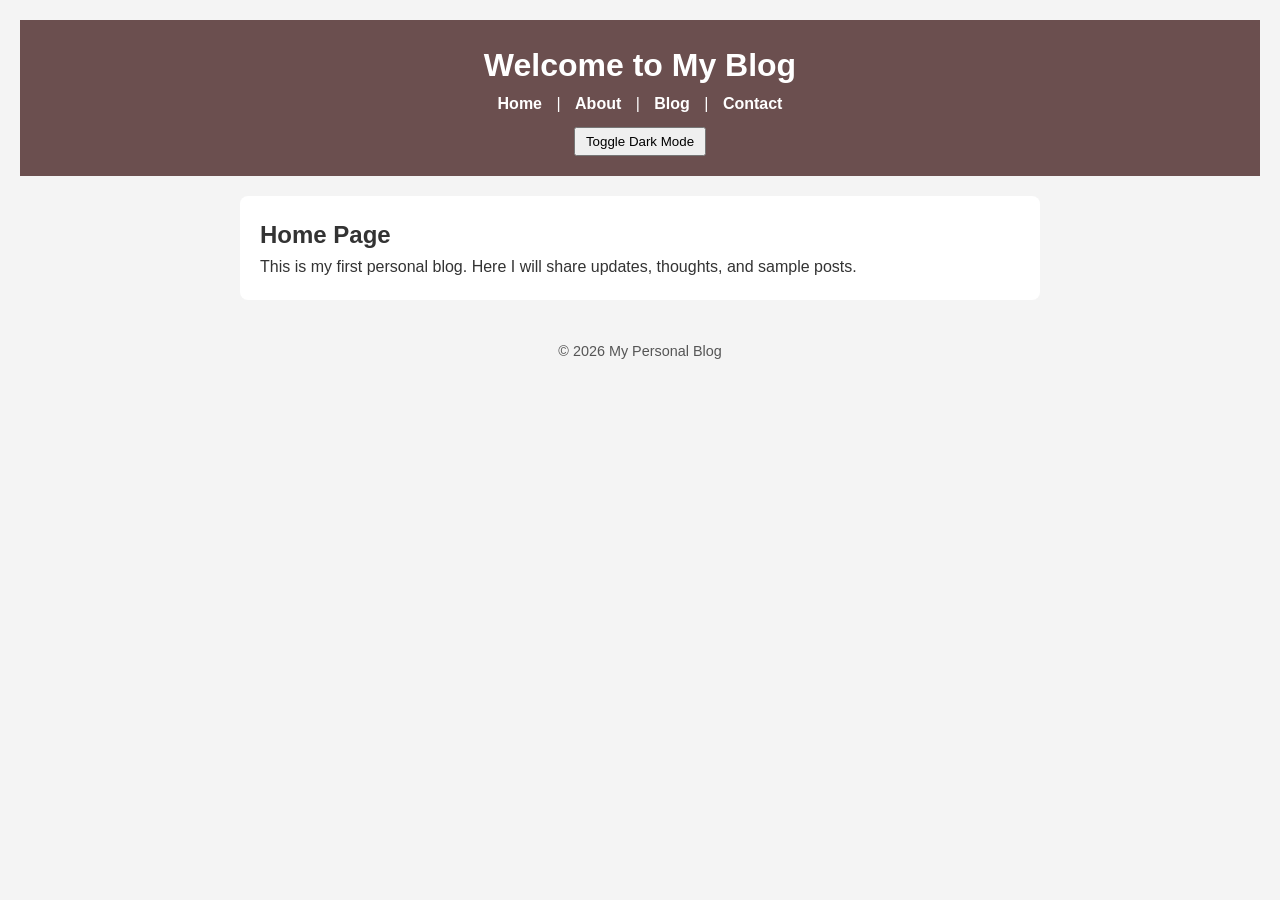
==== index.html @ 548cdcf7 "Full personal blog project with HTML, CSS, JS and README" ====
<!DOCTYPE html>
<html lang="en">
<head>
    <meta charset="UTF-8">
    <title>My Personal Blog</title>
    <link rel="stylesheet" href="css/style.css">
</head>
<body>
    <header>
        <h1>Welcome to My Blog</h1>
        <nav>
            <a href="index.html">Home</a> |
            <a href="about.html">About</a> |
            <a href="blog.html">Blog</a> |
            <a href="contact.html">Contact</a>
        </nav>
        <button id="darkModeBtn">Toggle Dark Mode</button>
    </header>

    <main>
        <h2>Home Page</h2>
        <p>This is my first personal blog. Here I will share updates, thoughts, and sample posts.</p>
    </main>

    <footer>
        &copy; 2026 My Personal Blog
    </footer>

    <script src="js/script.js"></script>
</body>
</html>
---- css/style.css ----
/* Reset */
* {
    margin: 0;
    padding: 0;
    box-sizing: border-box;
    font-family: Arial, sans-serif;
}

body {
    background-color: #f4f4f4;
    color: #333;
    line-height: 1.6;
    padding: 20px;
}

header {
    background-color: #6b4f4f;
    color: white;
    text-align: center;
    padding: 20px 0;
    margin-bottom: 20px;
}

nav a {
    color: white;
    text-decoration: none;
    margin: 0 10px;
    font-weight: bold;
}

nav a:hover {
    text-decoration: underline;
}

button {
    margin-top: 10px;
    padding: 5px 10px;
    cursor: pointer;
}

main {
    background-color: white;
    padding: 20px;
    border-radius: 8px;
    max-width: 800px;
    margin: auto;
}

article {
    margin-bottom: 20px;
}

article h2 {
    color: #6b4f4f;
}

footer {
    text-align: center;
    margin-top: 30px;
    padding: 10px;
    font-size: 0.9em;
    color: #555;
}

/* Dark Mode */
body.dark-mode {
    background-color: #222;
    color: #eee;
}

body.dark-mode header {
    background-color: #444;
}

body.dark-mode main {
    background-color: #333;
}

body.dark-mode article h2 {
    color: #ffcc99;
}

/* Responsive */
@media(max-width: 600px) {
    nav a {
        display: block;
        margin: 5px 0;
    }
}
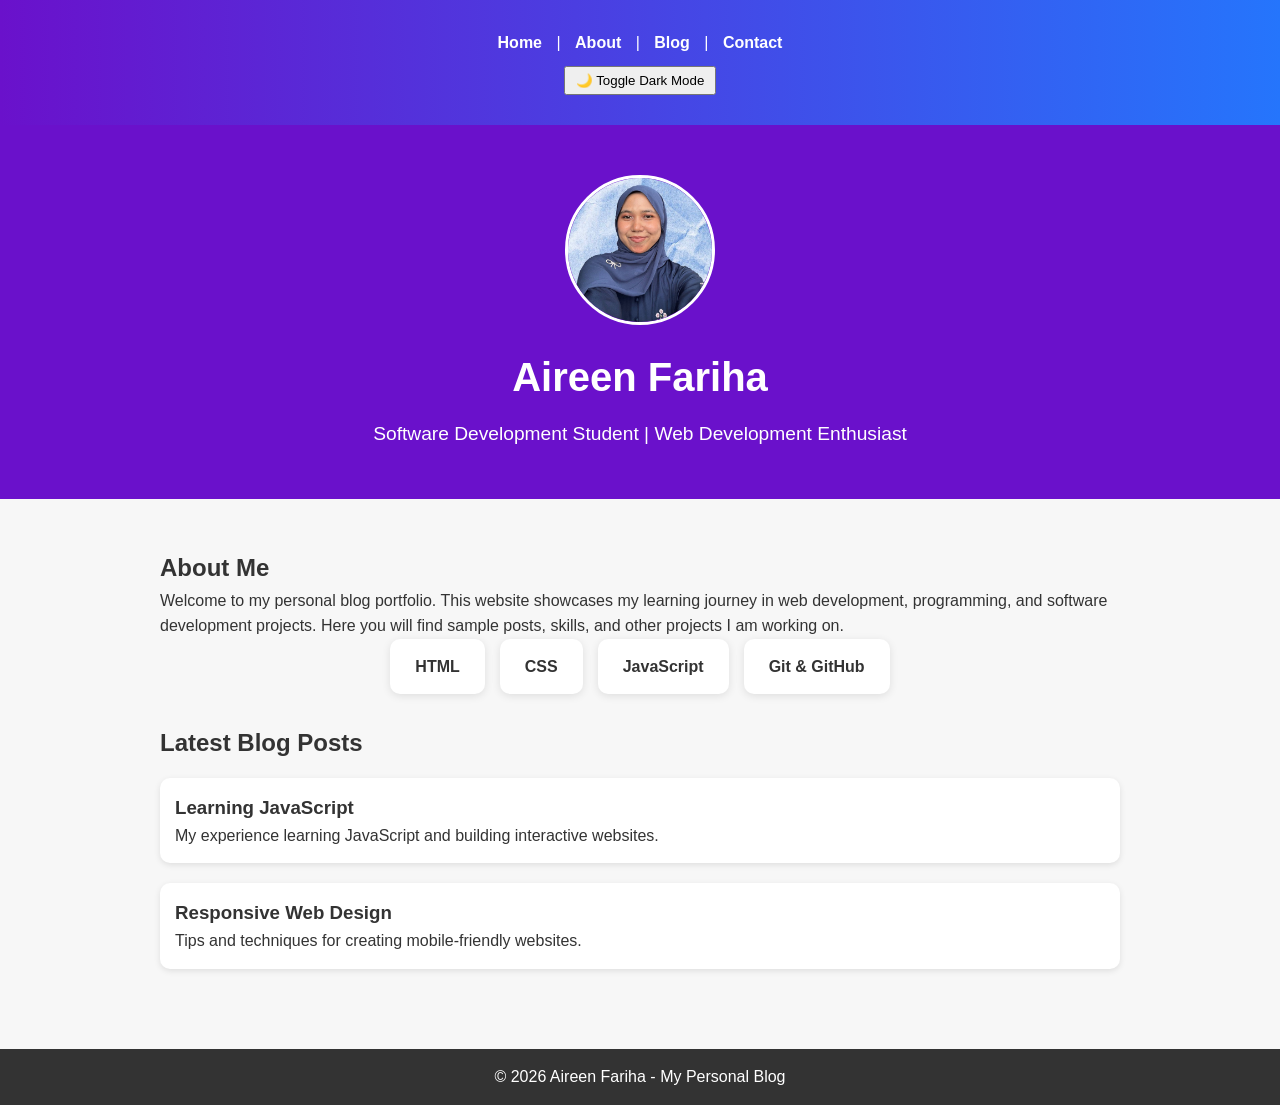
==== commit 7cfd54a2: "Full upgraded homepage with hero, skills, posts, and dark mode" ====
--- a/index.html
+++ b/index.html
@@ -6,26 +6,72 @@
     <link rel="stylesheet" href="css/style.css">
 </head>
 <body>
+    <!-- Header & Navigation -->
     <header>
-        <h1>Welcome to My Blog</h1>
         <nav>
             <a href="index.html">Home</a> |
             <a href="about.html">About</a> |
             <a href="blog.html">Blog</a> |
             <a href="contact.html">Contact</a>
         </nav>
-        <button id="darkModeBtn">Toggle Dark Mode</button>
+        <button id="darkModeBtn">🌙 Toggle Dark Mode</button>
     </header>
 
+    <!-- Hero Section -->
+    <section class="hero">
+        <img src="images/profile.jpg" alt="Profile Picture">
+        <h1>Aireen Fariha</h1>
+        <p>Software Development Student | Web Development Enthusiast</p>
+    </section>
+
+    <!-- Main Content -->
     <main>
-        <h2>Home Page</h2>
-        <p>This is my first personal blog. Here I will share updates, thoughts, and sample posts.</p>
+        <!-- About Section -->
+        <section>
+            <h2>About Me</h2>
+            <p>
+                Welcome to my personal blog portfolio. This website showcases my
+                learning journey in web development, programming, and software
+                development projects. Here you will find sample posts, skills, and
+                other projects I am working on.
+            </p>
+        </section>
+
+        <!-- Skills Section -->
+        <section class="skills">
+            <div class="skill-card">HTML</div>
+            <div class="skill-card">CSS</div>
+            <div class="skill-card">JavaScript</div>
+            <div class="skill-card">Git & GitHub</div>
+        </section>
+
+        <!-- Latest Blog Posts Section -->
+        <section class="latest-posts">
+            <h2>Latest Blog Posts</h2>
+
+            <article>
+                <h3>Learning JavaScript</h3>
+                <p>My experience learning JavaScript and building interactive websites.</p>
+            </article>
+
+            <article>
+                <h3>Responsive Web Design</h3>
+                <p>Tips and techniques for creating mobile-friendly websites.</p>
+            </article>
+        </section>
     </main>
 
+    <!-- Footer -->
     <footer>
-        &copy; 2026 My Personal Blog
+        &copy; 2026 Aireen Fariha - My Personal Blog
     </footer>
 
-    <script src="js/script.js"></script>
+    <!-- Dark Mode Script -->
+    <script>
+        const darkModeBtn = document.getElementById('darkModeBtn');
+        darkModeBtn.addEventListener('click', () => {
+            document.body.classList.toggle('dark-mode');
+        });
+    </script>
 </body>
 </html>
--- a/css/style.css
+++ b/css/style.css
@@ -6,25 +6,26 @@
     font-family: Arial, sans-serif;
 }
 
+/* Body & General */
 body {
-    background-color: #f4f4f4;
+    background-color: #f7f7f7;
     color: #333;
     line-height: 1.6;
-    padding: 20px;
+    transition: background-color 0.3s, color 0.3s;
 }
 
+/* Header & Navigation */
 header {
-    background-color: #6b4f4f;
+    background: linear-gradient(90deg, #6a11cb, #2575fc);
     color: white;
     text-align: center;
-    padding: 20px 0;
-    margin-bottom: 20px;
+    padding: 30px 20px;
 }
 
 nav a {
     color: white;
+    margin: 0 10px;
     text-decoration: none;
-    margin: 0 10px;
     font-weight: bold;
 }
 
@@ -32,52 +33,109 @@
     text-decoration: underline;
 }
 
-button {
+button#darkModeBtn {
     margin-top: 10px;
     padding: 5px 10px;
     cursor: pointer;
 }
 
-main {
-    background-color: white;
-    padding: 20px;
-    border-radius: 8px;
-    max-width: 800px;
-    margin: auto;
+/* Hero Section */
+.hero {
+    display: flex;
+    flex-direction: column;
+    align-items: center;
+    text-align: center;
+    padding: 50px 20px;
+    background: #6a11cb;
+    color: #fff;
 }
 
-article {
+.hero img {
+    width: 150px;
+    height: 150px;
+    border-radius: 50%;
     margin-bottom: 20px;
+    border: 3px solid white;
 }
 
-article h2 {
-    color: #6b4f4f;
+.hero h1 {
+    font-size: 2.5em;
+    margin-bottom: 10px;
 }
 
+.hero p {
+    font-size: 1.2em;
+}
+
+/* Main Content */
+main {
+    max-width: 1000px;
+    margin: 30px auto;
+    padding: 20px;
+}
+
+/* Skills Section */
+.skills {
+    display: flex;
+    flex-wrap: wrap;
+    justify-content: center;
+    gap: 15px;
+    margin-bottom: 30px;
+}
+
+.skill-card {
+    background: white;
+    padding: 15px 25px;
+    border-radius: 10px;
+    box-shadow: 0 2px 8px rgba(0,0,0,0.1);
+    font-weight: bold;
+}
+
+/* Latest Posts */
+.latest-posts {
+    margin-bottom: 30px;
+}
+
+.latest-posts article {
+    background: white;
+    margin-bottom: 20px;
+    padding: 15px;
+    border-radius: 10px;
+    box-shadow: 0 2px 6px rgba(0,0,0,0.1);
+}
+
+.latest-posts h2 {
+    margin-bottom: 15px;
+}
+
+/* Footer */
 footer {
+    background-color: #333;
+    color: white;
     text-align: center;
+    padding: 15px;
     margin-top: 30px;
-    padding: 10px;
-    font-size: 0.9em;
-    color: #555;
 }
 
 /* Dark Mode */
 body.dark-mode {
-    background-color: #222;
-    color: #eee;
+    background-color: #121212;
+    color: #e0e0e0;
 }
 
 body.dark-mode header {
-    background-color: #444;
+    background: #1a1a1a;
 }
 
-body.dark-mode main {
-    background-color: #333;
+body.dark-mode .hero {
+    background: #333;
+    color: #f7f7f7;
 }
 
-body.dark-mode article h2 {
-    color: #ffcc99;
+body.dark-mode .skill-card,
+body.dark-mode .latest-posts article {
+    background: #1f1f1f;
+    box-shadow: 0 2px 6px rgba(255,255,255,0.05);
 }
 
 /* Responsive */
@@ -86,4 +144,9 @@
         display: block;
         margin: 5px 0;
     }
+
+    .skills {
+        flex-direction: column;
+        align-items: center;
+    }
 }
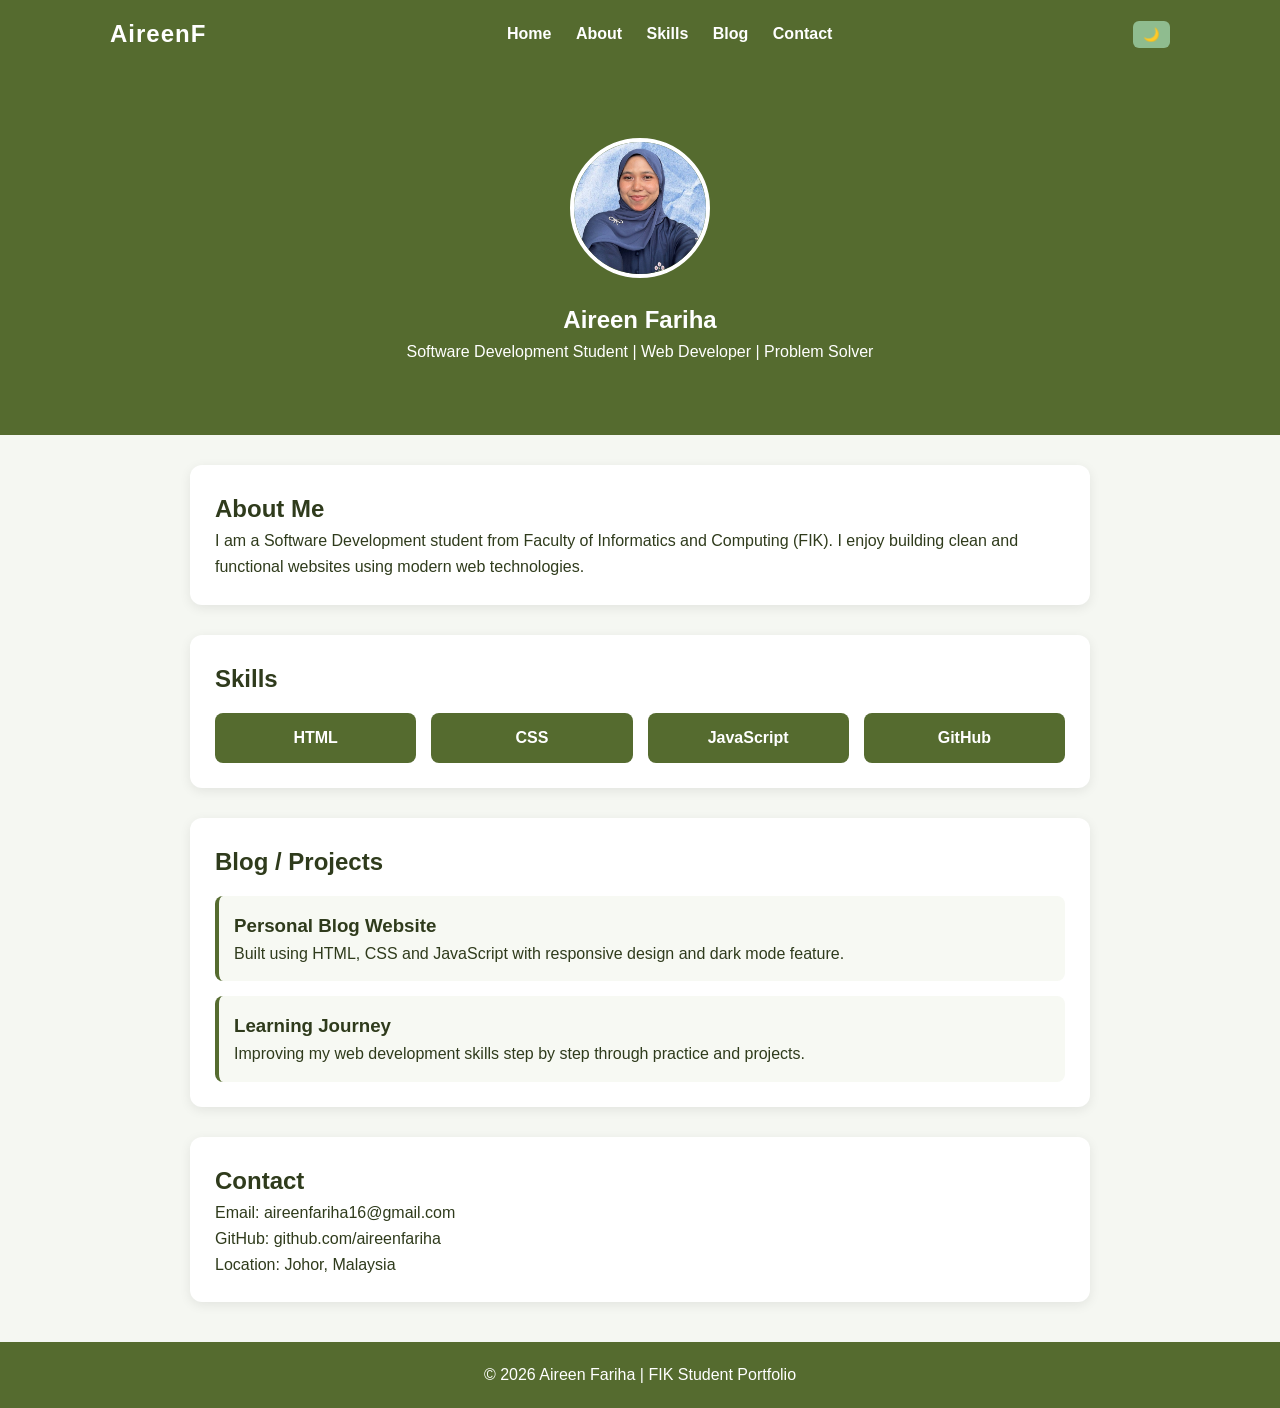
==== commit 802239ef: "update design warna army green" ====
--- a/index.html
+++ b/index.html
@@ -2,76 +2,96 @@
 <html lang="en">
 <head>
     <meta charset="UTF-8">
-    <title>My Personal Blog</title>
+    <meta name="viewport" content="width=device-width, initial-scale=1.0">
+    <title>Aireen Fariha | Portfolio</title>
     <link rel="stylesheet" href="css/style.css">
 </head>
+
 <body>
-    <!-- Header & Navigation -->
-    <header>
+
+<!-- HEADER -->
+<header>
+    <div class="container nav">
+        <h2 class="logo">AireenF</h2>
+
         <nav>
-            <a href="index.html">Home</a> |
-            <a href="about.html">About</a> |
-            <a href="blog.html">Blog</a> |
-            <a href="contact.html">Contact</a>
+            <a href="#">Home</a>
+            <a href="#about">About</a>
+            <a href="#skills">Skills</a>
+            <a href="#blog">Blog</a>
+            <a href="#contact">Contact</a>
         </nav>
-        <button id="darkModeBtn">🌙 Toggle Dark Mode</button>
-    </header>
 
-    <!-- Hero Section -->
-    <section class="hero">
-        <img src="images/profile.jpg" alt="Profile Picture">
-        <h1>Aireen Fariha</h1>
-        <p>Software Development Student | Web Development Enthusiast</p>
-    </section>
+        <button id="darkModeBtn">🌙</button>
+    </div>
+</header>
 
-    <!-- Main Content -->
-    <main>
-        <!-- About Section -->
-        <section>
-            <h2>About Me</h2>
-            <p>
-                Welcome to my personal blog portfolio. This website showcases my
-                learning journey in web development, programming, and software
-                development projects. Here you will find sample posts, skills, and
-                other projects I am working on.
-            </p>
-        </section>
+<!-- HERO -->
+<section class="hero">
+    <img src="images/profile.jpg" alt="Profile Picture">
 
-        <!-- Skills Section -->
-        <section class="skills">
-            <div class="skill-card">HTML</div>
-            <div class="skill-card">CSS</div>
-            <div class="skill-card">JavaScript</div>
-            <div class="skill-card">Git & GitHub</div>
-        </section>
+    <h1>Aireen Fariha</h1>
+    <p>Software Development Student | Web Developer | Problem Solver</p>
+</section>
 
-        <!-- Latest Blog Posts Section -->
-        <section class="latest-posts">
-            <h2>Latest Blog Posts</h2>
+<!-- ABOUT -->
+<section id="about" class="card">
+    <h2>About Me</h2>
+    <p>
+        I am a Software Development student from Faculty of Informatics and Computing (FIK).
+        I enjoy building clean and functional websites using modern web technologies.
+    </p>
+</section>
 
-            <article>
-                <h3>Learning JavaScript</h3>
-                <p>My experience learning JavaScript and building interactive websites.</p>
-            </article>
+<!-- SKILLS -->
+<section id="skills" class="card">
+    <h2>Skills</h2>
 
-            <article>
-                <h3>Responsive Web Design</h3>
-                <p>Tips and techniques for creating mobile-friendly websites.</p>
-            </article>
-        </section>
-    </main>
+    <div class="skills">
+        <div class="skill">HTML</div>
+        <div class="skill">CSS</div>
+        <div class="skill">JavaScript</div>
+        <div class="skill">GitHub</div>
+    </div>
+</section>
 
-    <!-- Footer -->
-    <footer>
-        &copy; 2026 Aireen Fariha - My Personal Blog
-    </footer>
+<!-- BLOG -->
+<section id="blog" class="card">
+    <h2>Blog / Projects</h2>
 
-    <!-- Dark Mode Script -->
-    <script>
-        const darkModeBtn = document.getElementById('darkModeBtn');
-        darkModeBtn.addEventListener('click', () => {
-            document.body.classList.toggle('dark-mode');
-        });
-    </script>
+    <div class="post">
+        <h3>Personal Blog Website</h3>
+        <p>Built using HTML, CSS and JavaScript with responsive design and dark mode feature.</p>
+    </div>
+
+    <div class="post">
+        <h3>Learning Journey</h3>
+        <p>Improving my web development skills step by step through practice and projects.</p>
+    </div>
+</section>
+
+<!-- CONTACT -->
+<section id="contact" class="card">
+    <h2>Contact</h2>
+
+    <p>Email: aireenfariha16@gmail.com</p>
+    <p>GitHub: github.com/aireenfariha</p>
+    <p>Location: Johor, Malaysia</p>
+</section>
+
+<!-- FOOTER -->
+<footer>
+    <p>© 2026 Aireen Fariha | FIK Student Portfolio</p>
+</footer>
+
+<!-- DARK MODE -->
+<script>
+    const btn = document.getElementById("darkModeBtn");
+
+    btn.onclick = () => {
+        document.body.classList.toggle("dark-mode");
+    }
+</script>
+
 </body>
 </html>
--- a/css/style.css
+++ b/css/style.css
@@ -1,4 +1,4 @@
-/* Reset */
+/* RESET */
 * {
     margin: 0;
     padding: 0;
@@ -6,147 +6,155 @@
     font-family: Arial, sans-serif;
 }
 
-/* Body & General */
-body {
-    background-color: #f7f7f7;
-    color: #333;
-    line-height: 1.6;
-    transition: background-color 0.3s, color 0.3s;
+/* COLORS */
+:root {
+    --army-green: #556B2F;
+    --light-green: #8FBC8F;
+    --white: #ffffff;
+    --text-dark: #2f3b1c;
 }
 
-/* Header & Navigation */
+/* BODY */
+body {
+    background: #f5f7f2;
+    color: var(--text-dark);
+    line-height: 1.6;
+}
+
+/* CONTAINER */
+.container {
+    max-width: 1100px;
+    margin: auto;
+    padding: 0 20px;
+}
+
+/* HEADER */
 header {
-    background: linear-gradient(90deg, #6a11cb, #2575fc);
-    color: white;
-    text-align: center;
-    padding: 30px 20px;
+    background: var(--army-green);
+    color: var(--white);
+    padding: 15px 0;
+    position: sticky;
+    top: 0;
+    z-index: 100;
+}
+
+.nav {
+    display: flex;
+    justify-content: space-between;
+    align-items: center;
+}
+
+.logo {
+    font-weight: bold;
+    letter-spacing: 1px;
 }
 
 nav a {
-    color: white;
+    color: var(--white);
     margin: 0 10px;
     text-decoration: none;
     font-weight: bold;
 }
 
 nav a:hover {
-    text-decoration: underline;
+    color: var(--light-green);
 }
 
-button#darkModeBtn {
-    margin-top: 10px;
-    padding: 5px 10px;
+button {
+    padding: 6px 10px;
+    border: none;
+    border-radius: 6px;
     cursor: pointer;
+    background: var(--light-green);
+    color: var(--white);
 }
 
-/* Hero Section */
-.hero {
-    display: flex;
-    flex-direction: column;
-    align-items: center;
-    text-align: center;
-    padding: 50px 20px;
-    background: #6a11cb;
-    color: #fff;
+button:hover {
+    background: var(--army-green);
 }
 
-.hero img {
-    width: 150px;
-    height: 150px;
-    border-radius: 50%;
-    margin-bottom: 20px;
-    border: 3px solid white;
+/* HERO */
+.hero {
+    text-align: center;
+    padding: 70px 20px;
+    background: var(--army-green);
+    color: var(--white);
 }
 
-.hero h1 {
-    font-size: 2.5em;
-    margin-bottom: 10px;
+/* PROFILE IMAGE */
+.hero img {
+    width: 140px;
+    height: 140px;
+    border-radius: 50%;
+    object-fit: cover;
+    border: 4px solid var(--white);
+    margin-bottom: 15px;
 }
 
-.hero p {
-    font-size: 1.2em;
+/* CARD SECTIONS */
+.card {
+    background: var(--white);
+    max-width: 900px;
+    margin: 30px auto;
+    padding: 25px;
+    border-radius: 12px;
+    box-shadow: 0 3px 12px rgba(0,0,0,0.08);
 }
 
-/* Main Content */
-main {
-    max-width: 1000px;
-    margin: 30px auto;
-    padding: 20px;
+/* SKILLS */
+.skills {
+    display: grid;
+    grid-template-columns: repeat(auto-fit, minmax(120px, 1fr));
+    gap: 15px;
+    margin-top: 15px;
 }
 
-/* Skills Section */
-.skills {
-    display: flex;
-    flex-wrap: wrap;
-    justify-content: center;
-    gap: 15px;
-    margin-bottom: 30px;
-}
-
-.skill-card {
-    background: white;
-    padding: 15px 25px;
-    border-radius: 10px;
-    box-shadow: 0 2px 8px rgba(0,0,0,0.1);
+.skill {
+    background: var(--army-green);
+    color: var(--white);
+    padding: 12px;
+    text-align: center;
+    border-radius: 8px;
     font-weight: bold;
 }
 
-/* Latest Posts */
-.latest-posts {
-    margin-bottom: 30px;
+/* BLOG POST */
+.post {
+    margin-top: 15px;
+    padding: 15px;
+    border-left: 4px solid var(--army-green);
+    background: #f7f9f3;
+    border-radius: 8px;
 }
 
-.latest-posts article {
-    background: white;
-    margin-bottom: 20px;
-    padding: 15px;
-    border-radius: 10px;
-    box-shadow: 0 2px 6px rgba(0,0,0,0.1);
+/* FOOTER */
+footer {
+    text-align: center;
+    padding: 20px;
+    background: var(--army-green);
+    color: var(--white);
+    margin-top: 40px;
 }
 
-.latest-posts h2 {
-    margin-bottom: 15px;
+/* DARK MODE */
+.dark-mode {
+    background: #1b1f14;
+    color: #e6eed7;
 }
 
-/* Footer */
-footer {
-    background-color: #333;
-    color: white;
-    text-align: center;
-    padding: 15px;
-    margin-top: 30px;
+.dark-mode .card {
+    background: #2a321d;
+    color: var(--white);
 }
 
-/* Dark Mode */
-body.dark-mode {
-    background-color: #121212;
-    color: #e0e0e0;
+.dark-mode .post {
+    background: #3a4428;
 }
 
-body.dark-mode header {
-    background: #1a1a1a;
+.dark-mode header {
+    background: #2f3b1c;
 }
 
-body.dark-mode .hero {
-    background: #333;
-    color: #f7f7f7;
-}
-
-body.dark-mode .skill-card,
-body.dark-mode .latest-posts article {
-    background: #1f1f1f;
-    box-shadow: 0 2px 6px rgba(255,255,255,0.05);
-}
-
-/* Responsive */
-@media(max-width: 600px) {
-    nav a {
-        display: block;
-        margin: 5px 0;
-    }
-
-    .skills {
-        flex-direction: column;
-        align-items: center;
-    }
+.dark-mode .hero {
+    background: #3f4d24;
 }
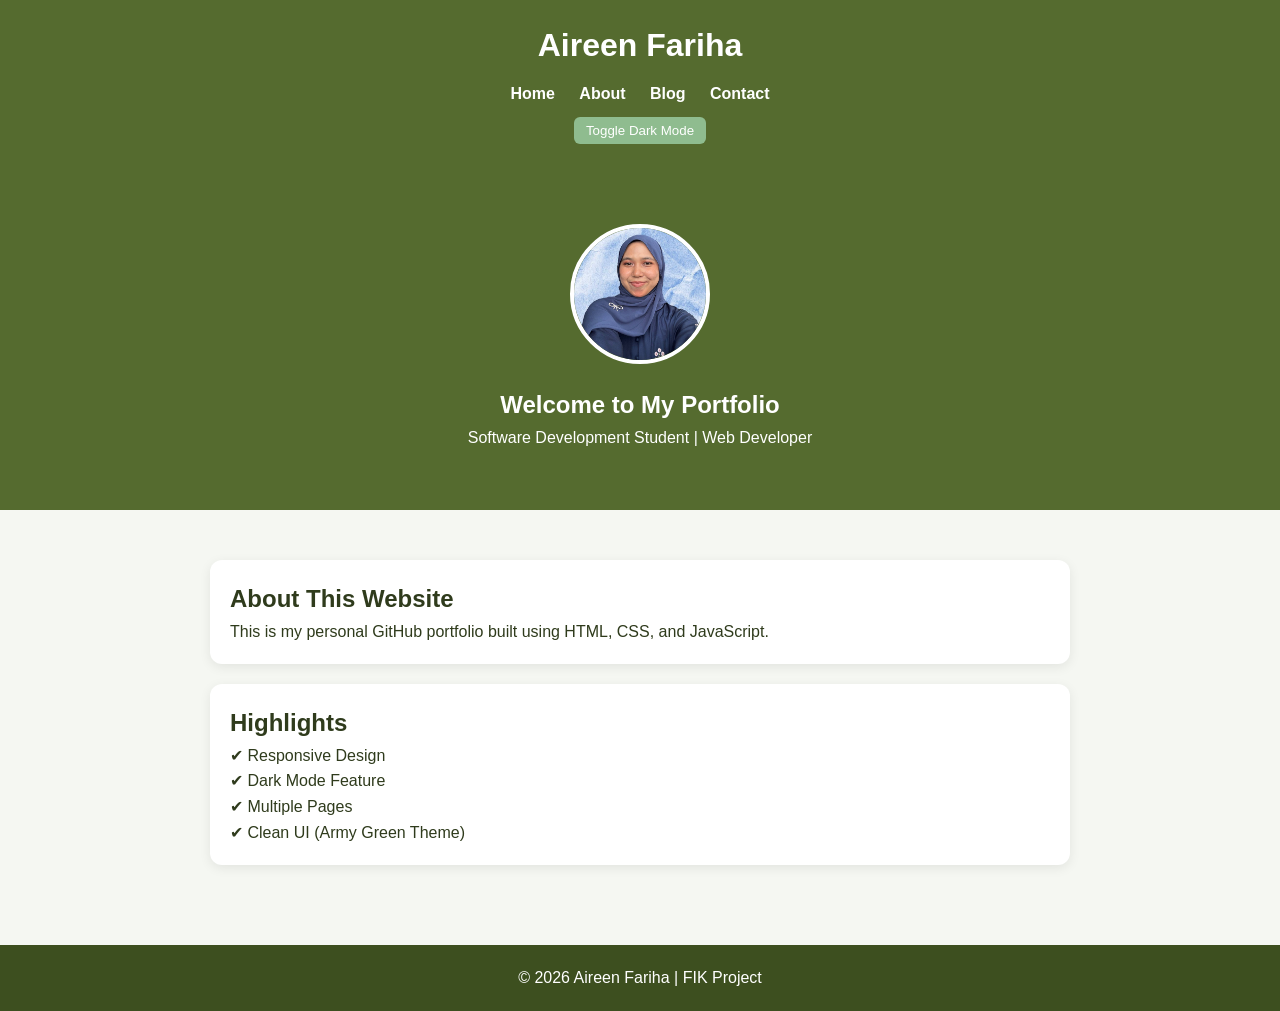
==== commit 3369760b: "Updated logo name" ====
--- a/index.html
+++ b/index.html
@@ -2,95 +2,51 @@
 <html lang="en">
 <head>
     <meta charset="UTF-8">
-    <meta name="viewport" content="width=device-width, initial-scale=1.0">
-    <title>Aireen Fariha | Portfolio</title>
+    <title>Home | Portfolio</title>
     <link rel="stylesheet" href="css/style.css">
 </head>
-
 <body>
 
-<!-- HEADER -->
 <header>
-    <div class="container nav">
-        <h2 class="logo">AireenF</h2>
-
-        <nav>
-            <a href="#">Home</a>
-            <a href="#about">About</a>
-            <a href="#skills">Skills</a>
-            <a href="#blog">Blog</a>
-            <a href="#contact">Contact</a>
-        </nav>
-
-        <button id="darkModeBtn">🌙</button>
-    </div>
+    <h1>Aireen Fariha</h1>
+    <nav>
+        <a href="index.html">Home</a>
+        <a href="about.html">About</a>
+        <a href="blog.html">Blog</a>
+        <a href="contact.html">Contact</a>
+    </nav>
+    <button id="darkModeBtn">Toggle Dark Mode</button>
 </header>
 
-<!-- HERO -->
 <section class="hero">
-    <img src="images/profile.jpg" alt="Profile Picture">
-
-    <h1>Aireen Fariha</h1>
-    <p>Software Development Student | Web Developer | Problem Solver</p>
+    <img src="images/profile.jpg" alt="profile">
+    <h1>Welcome to My Portfolio</h1>
+    <p>Software Development Student | Web Developer</p>
 </section>
 
-<!-- ABOUT -->
-<section id="about" class="card">
-    <h2>About Me</h2>
-    <p>
-        I am a Software Development student from Faculty of Informatics and Computing (FIK).
-        I enjoy building clean and functional websites using modern web technologies.
-    </p>
-</section>
-
-<!-- SKILLS -->
-<section id="skills" class="card">
-    <h2>Skills</h2>
-
-    <div class="skills">
-        <div class="skill">HTML</div>
-        <div class="skill">CSS</div>
-        <div class="skill">JavaScript</div>
-        <div class="skill">GitHub</div>
-    </div>
-</section>
-
-<!-- BLOG -->
-<section id="blog" class="card">
-    <h2>Blog / Projects</h2>
-
-    <div class="post">
-        <h3>Personal Blog Website</h3>
-        <p>Built using HTML, CSS and JavaScript with responsive design and dark mode feature.</p>
+<main>
+    <div class="card">
+        <h2>About This Website</h2>
+        <p>This is my personal GitHub portfolio built using HTML, CSS, and JavaScript.</p>
     </div>
 
-    <div class="post">
-        <h3>Learning Journey</h3>
-        <p>Improving my web development skills step by step through practice and projects.</p>
+    <div class="card">
+        <h2>Highlights</h2>
+        <p>✔ Responsive Design<br>
+           ✔ Dark Mode Feature<br>
+           ✔ Multiple Pages<br>
+           ✔ Clean UI (Army Green Theme)</p>
     </div>
-</section>
+</main>
 
-<!-- CONTACT -->
-<section id="contact" class="card">
-    <h2>Contact</h2>
-
-    <p>Email: aireenfariha16@gmail.com</p>
-    <p>GitHub: github.com/aireenfariha</p>
-    <p>Location: Johor, Malaysia</p>
-</section>
-
-<!-- FOOTER -->
 <footer>
-    <p>© 2026 Aireen Fariha | FIK Student Portfolio</p>
+    © 2026 Aireen Fariha | FIK Project
 </footer>
 
-<!-- DARK MODE -->
 <script>
-    const btn = document.getElementById("darkModeBtn");
-
-    btn.onclick = () => {
-        document.body.classList.toggle("dark-mode");
-    }
+document.getElementById("darkModeBtn").onclick = () => {
+    document.body.classList.toggle("dark-mode");
+};
 </script>
 
 </body>
--- a/css/style.css
+++ b/css/style.css
@@ -1,4 +1,4 @@
-/* RESET */
+/* ===== RESET ===== */
 * {
     margin: 0;
     padding: 0;
@@ -6,155 +6,168 @@
     font-family: Arial, sans-serif;
 }
 
-/* COLORS */
+/* ===== THEME ===== */
 :root {
-    --army-green: #556B2F;
-    --light-green: #8FBC8F;
+    --green: #556B2F;
+    --green-dark: #3d4f1f;
+    --light: #f5f7f2;
     --white: #ffffff;
-    --text-dark: #2f3b1c;
 }
 
-/* BODY */
+/* ===== BODY ===== */
 body {
-    background: #f5f7f2;
-    color: var(--text-dark);
+    background: var(--light);
+    color: #2f3b1c;
     line-height: 1.6;
 }
 
-/* CONTAINER */
-.container {
-    max-width: 1100px;
-    margin: auto;
-    padding: 0 20px;
+/* ===== HEADER ===== */
+header {
+    background: var(--green);
+    color: white;
+    padding: 20px;
+    text-align: center;
 }
 
-/* HEADER */
-header {
-    background: var(--army-green);
-    color: var(--white);
-    padding: 15px 0;
-    position: sticky;
-    top: 0;
-    z-index: 100;
+header h1 {
+    font-size: 2rem;
+    margin-bottom: 10px;
+    white-space: normal;
+    overflow: visible;
+    word-break: normal;
 }
 
-.nav {
-    display: flex;
-    justify-content: space-between;
-    align-items: center;
-}
-
-.logo {
-    font-weight: bold;
-    letter-spacing: 1px;
+nav {
+    margin-top: 10px;
 }
 
 nav a {
-    color: var(--white);
+    color: white;
     margin: 0 10px;
     text-decoration: none;
     font-weight: bold;
 }
 
 nav a:hover {
-    color: var(--light-green);
+    color: #cddbb1;
 }
 
+/* ===== BUTTON ===== */
 button {
-    padding: 6px 10px;
+    margin-top: 10px;
+    padding: 6px 12px;
     border: none;
     border-radius: 6px;
     cursor: pointer;
-    background: var(--light-green);
-    color: var(--white);
+    background: #8FBC8F;
+    color: white;
 }
 
-button:hover {
-    background: var(--army-green);
+/* ===== MAIN ===== */
+main {
+    max-width: 900px;
+    margin: 30px auto;
+    padding: 20px;
 }
 
-/* HERO */
+/* ===== HERO ===== */
 .hero {
     text-align: center;
-    padding: 70px 20px;
-    background: var(--army-green);
-    color: var(--white);
+    padding: 60px 20px;
+    background: var(--green);
+    color: white;
 }
 
-/* PROFILE IMAGE */
 .hero img {
     width: 140px;
     height: 140px;
     border-radius: 50%;
     object-fit: cover;
-    border: 4px solid var(--white);
+    border: 4px solid white;
     margin-bottom: 15px;
 }
 
-/* CARD SECTIONS */
+/* ===== CARD ===== */
 .card {
-    background: var(--white);
-    max-width: 900px;
-    margin: 30px auto;
-    padding: 25px;
+    background: white;
+    padding: 20px;
+    margin-bottom: 20px;
     border-radius: 12px;
     box-shadow: 0 3px 12px rgba(0,0,0,0.08);
 }
 
-/* SKILLS */
-.skills {
-    display: grid;
-    grid-template-columns: repeat(auto-fit, minmax(120px, 1fr));
-    gap: 15px;
+/* ===== BLOG ARTICLE ===== */
+article {
+    padding: 15px;
     margin-top: 15px;
-}
-
-.skill {
-    background: var(--army-green);
-    color: var(--white);
-    padding: 12px;
-    text-align: center;
-    border-radius: 8px;
-    font-weight: bold;
-}
-
-/* BLOG POST */
-.post {
-    margin-top: 15px;
-    padding: 15px;
-    border-left: 4px solid var(--army-green);
+    border-left: 4px solid var(--green);
     background: #f7f9f3;
     border-radius: 8px;
 }
 
-/* FOOTER */
+/* ===== FOOTER ===== */
 footer {
     text-align: center;
     padding: 20px;
-    background: var(--army-green);
-    color: var(--white);
+    background: var(--green-dark);
+    color: white;
     margin-top: 40px;
 }
 
-/* DARK MODE */
-.dark-mode {
+/* ===== DARK MODE ===== */
+body.dark-mode {
     background: #1b1f14;
     color: #e6eed7;
 }
 
-.dark-mode .card {
+body.dark-mode .card,
+body.dark-mode article {
     background: #2a321d;
-    color: var(--white);
+    color: white;
 }
 
-.dark-mode .post {
-    background: #3a4428;
-}
-
-.dark-mode header {
+body.dark-mode header {
     background: #2f3b1c;
 }
 
-.dark-mode .hero {
-    background: #3f4d24;
+/* ===== MOBILE RESPONSIVE ===== */
+
+@media screen and (max-width: 768px) {
+
+    header {
+        padding: 15px;
+    }
+
+    header h1 {
+        font-size: 1.6rem;
+        line-height: 1.3;
+    }
+
+    nav {
+        display: flex;
+        flex-wrap: wrap;
+        justify-content: center;
+        gap: 10px;
+    }
+
+    nav a {
+        margin: 5px;
+    }
+
+    main {
+        padding: 15px;
+    }
+
+    .hero {
+        padding: 40px 15px;
+    }
+
+    .hero img {
+        width: 120px;
+        height: 120px;
+    }
+
+    .card {
+        padding: 15px;
+    }
 }
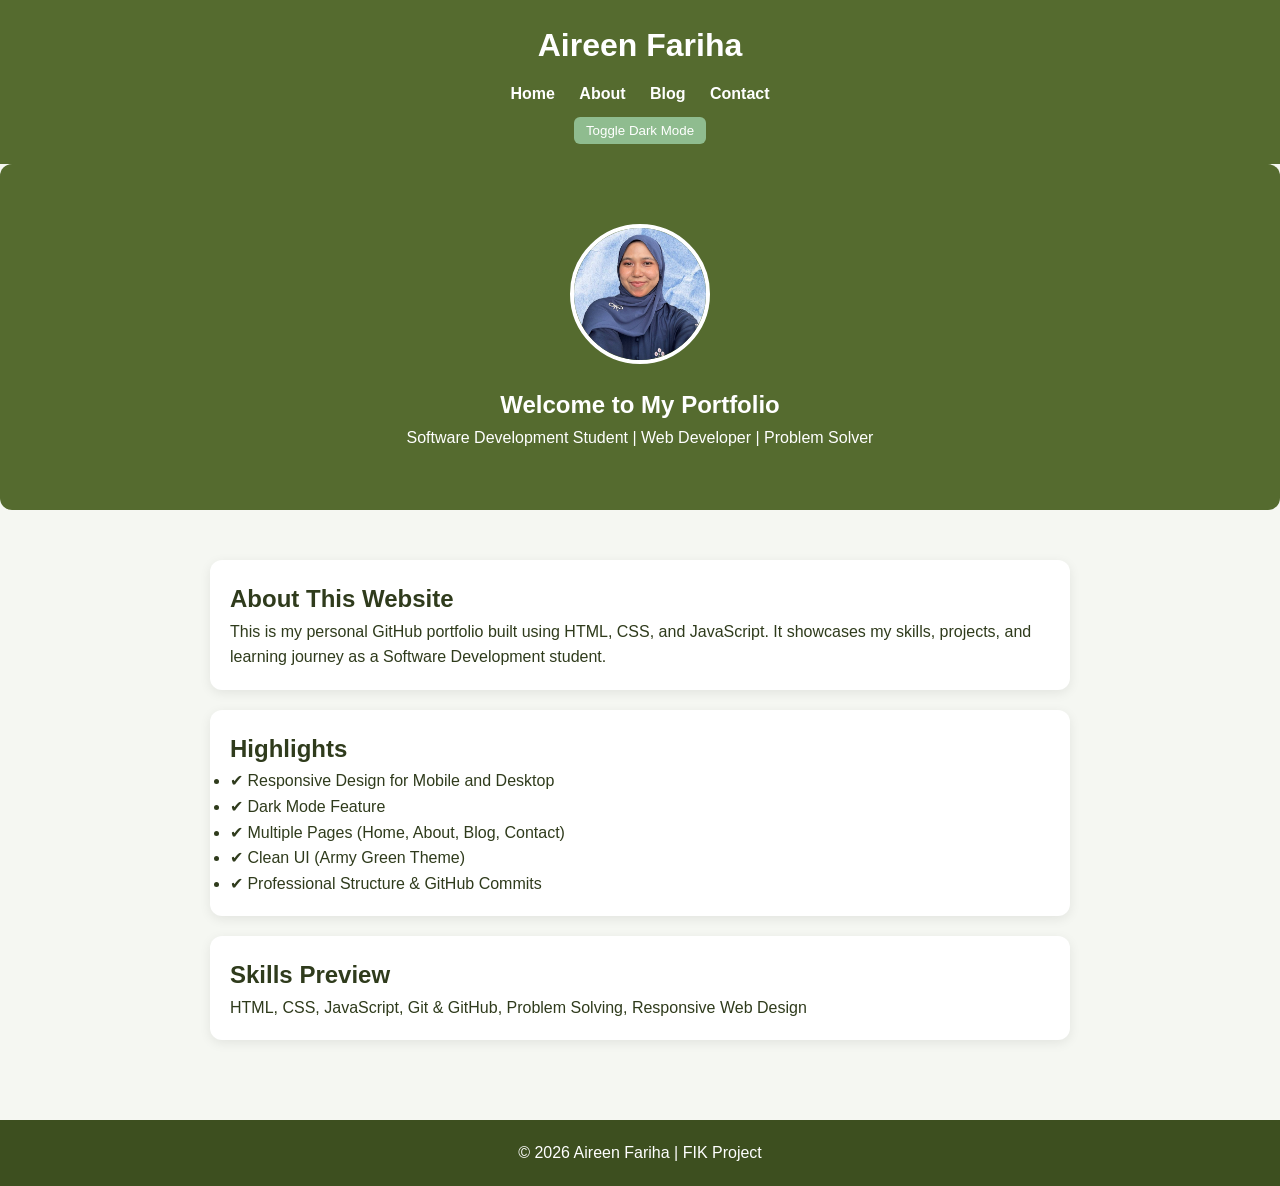
==== commit 503a8380: "Update pages and navigation links" ====
--- a/index.html
+++ b/index.html
@@ -20,22 +20,31 @@
 
 <section class="hero">
     <img src="images/profile.jpg" alt="profile">
-    <h1>Welcome to My Portfolio</h1>
-    <p>Software Development Student | Web Developer</p>
+    <h2>Welcome to My Portfolio</h2>
+    <p>Software Development Student | Web Developer | Problem Solver</p>
 </section>
 
 <main>
     <div class="card">
         <h2>About This Website</h2>
-        <p>This is my personal GitHub portfolio built using HTML, CSS, and JavaScript.</p>
+        <p>This is my personal GitHub portfolio built using HTML, CSS, and JavaScript. 
+        It showcases my skills, projects, and learning journey as a Software Development student.</p>
     </div>
 
     <div class="card">
         <h2>Highlights</h2>
-        <p>✔ Responsive Design<br>
-           ✔ Dark Mode Feature<br>
-           ✔ Multiple Pages<br>
-           ✔ Clean UI (Army Green Theme)</p>
+        <ul>
+            <li>✔ Responsive Design for Mobile and Desktop</li>
+            <li>✔ Dark Mode Feature</li>
+            <li>✔ Multiple Pages (Home, About, Blog, Contact)</li>
+            <li>✔ Clean UI (Army Green Theme)</li>
+            <li>✔ Professional Structure & GitHub Commits</li>
+        </ul>
+    </div>
+
+    <div class="card">
+        <h2>Skills Preview</h2>
+        <p>HTML, CSS, JavaScript, Git & GitHub, Problem Solving, Responsive Web Design</p>
     </div>
 </main>
 
--- a/css/style.css
+++ b/css/style.css
@@ -46,6 +46,7 @@
     margin: 0 10px;
     text-decoration: none;
     font-weight: bold;
+    transition: 0.3s;
 }
 
 nav a:hover {
@@ -61,6 +62,11 @@
     cursor: pointer;
     background: #8FBC8F;
     color: white;
+    transition: 0.3s;
+}
+
+button:hover {
+    background: #7aa66e;
 }
 
 /* ===== MAIN ===== */
@@ -76,6 +82,8 @@
     padding: 60px 20px;
     background: var(--green);
     color: white;
+    border-radius: 12px;
+    margin-bottom: 30px;
 }
 
 .hero img {
@@ -94,15 +102,37 @@
     margin-bottom: 20px;
     border-radius: 12px;
     box-shadow: 0 3px 12px rgba(0,0,0,0.08);
+    transition: 0.3s;
+}
+
+.card:hover {
+    transform: translateY(-3px);
+    box-shadow: 0 6px 18px rgba(0,0,0,0.15);
 }
 
 /* ===== BLOG ARTICLE ===== */
-article {
-    padding: 15px;
-    margin-top: 15px;
+article.blog-card {
+    padding: 20px;
+    margin-bottom: 20px;
     border-left: 4px solid var(--green);
     background: #f7f9f3;
-    border-radius: 8px;
+    border-radius: 12px;
+    transition: 0.3s;
+}
+
+article.blog-card:hover {
+    background: #e2ebd8;
+    transform: translateY(-2px);
+}
+
+article.blog-card h3 {
+    margin-bottom: 8px;
+}
+
+article.blog-card .date {
+    font-size: 0.9rem;
+    color: #556B2F;
+    margin-bottom: 10px;
 }
 
 /* ===== FOOTER ===== */
@@ -112,6 +142,21 @@
     background: var(--green-dark);
     color: white;
     margin-top: 40px;
+}
+
+/* ===== LINKS ===== */
+a {
+    color: var(--green);
+    text-decoration: none;
+    transition: 0.3s;
+}
+
+a:hover {
+    text-decoration: underline;
+}
+
+body.dark-mode a {
+    color: #b9d48c;
 }
 
 /* ===== DARK MODE ===== */
@@ -121,7 +166,7 @@
 }
 
 body.dark-mode .card,
-body.dark-mode article {
+body.dark-mode article.blog-card {
     background: #2a321d;
     color: white;
 }
@@ -130,8 +175,11 @@
     background: #2f3b1c;
 }
 
+body.dark-mode footer {
+    background: #2f3b1c;
+}
+
 /* ===== MOBILE RESPONSIVE ===== */
-
 @media screen and (max-width: 768px) {
 
     header {
@@ -167,7 +215,7 @@
         height: 120px;
     }
 
-    .card {
+    .card, article.blog-card {
         padding: 15px;
     }
 }
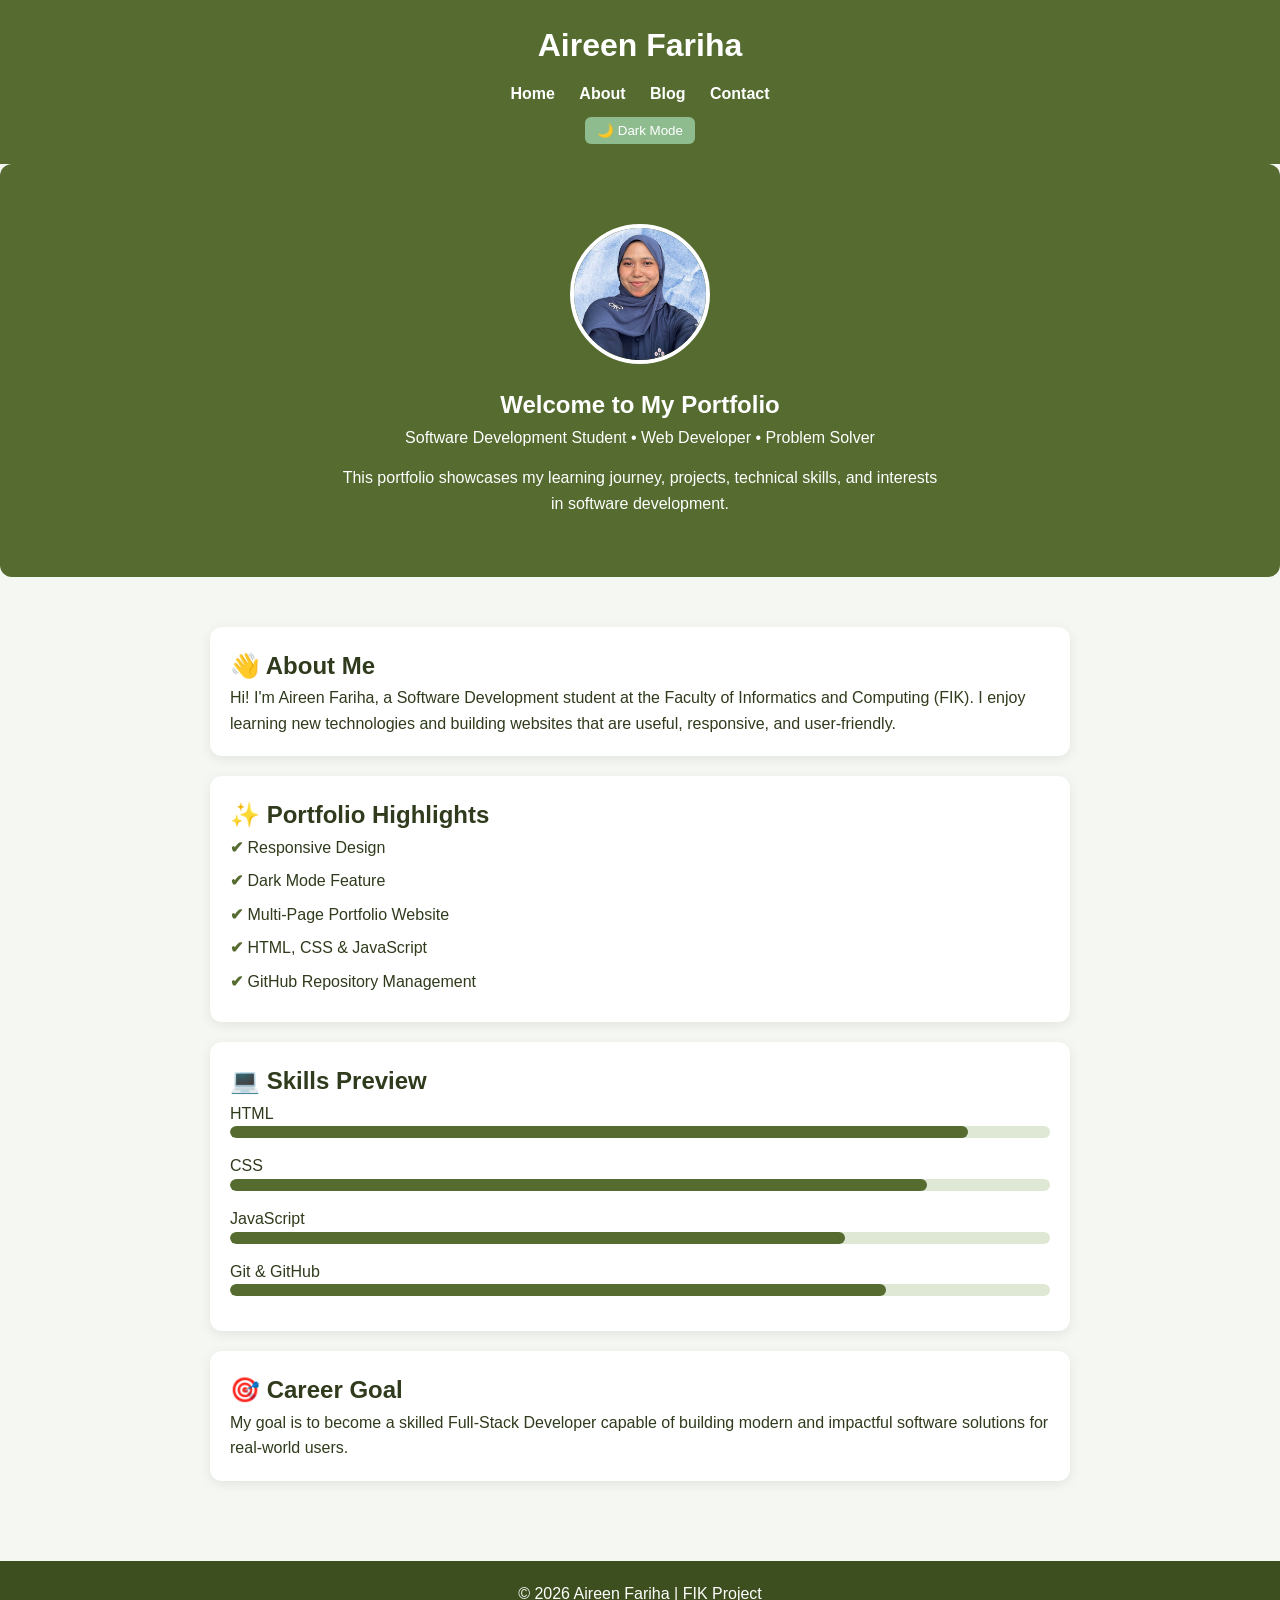
==== commit eab1e14d: "Update portfolio pages, improve Home page design, add progress bars and hero section" ====
--- a/index.html
+++ b/index.html
@@ -2,6 +2,7 @@
 <html lang="en">
 <head>
     <meta charset="UTF-8">
+    <meta name="viewport" content="width=device-width, initial-scale=1.0">
     <title>Home | Portfolio</title>
     <link rel="stylesheet" href="css/style.css">
 </head>
@@ -9,43 +10,91 @@
 
 <header>
     <h1>Aireen Fariha</h1>
+
     <nav>
         <a href="index.html">Home</a>
         <a href="about.html">About</a>
         <a href="blog.html">Blog</a>
         <a href="contact.html">Contact</a>
     </nav>
-    <button id="darkModeBtn">Toggle Dark Mode</button>
+
+    <button id="darkModeBtn">🌙 Dark Mode</button>
 </header>
 
 <section class="hero">
-    <img src="images/profile.jpg" alt="profile">
+    <img src="images/profile.jpg" alt="Profile Picture">
+
     <h2>Welcome to My Portfolio</h2>
-    <p>Software Development Student | Web Developer | Problem Solver</p>
+
+    <p>
+        Software Development Student • Web Developer • Problem Solver
+    </p>
+
+    <p class="hero-desc">
+        This portfolio showcases my learning journey, projects,
+        technical skills, and interests in software development.
+    </p>
 </section>
 
 <main>
+
     <div class="card">
-        <h2>About This Website</h2>
-        <p>This is my personal GitHub portfolio built using HTML, CSS, and JavaScript. 
-        It showcases my skills, projects, and learning journey as a Software Development student.</p>
+        <h2>👋 About Me</h2>
+
+        <p>
+            Hi! I'm Aireen Fariha, a Software Development student at the
+            Faculty of Informatics and Computing (FIK).
+            I enjoy learning new technologies and building websites
+            that are useful, responsive, and user-friendly.
+        </p>
     </div>
 
     <div class="card">
-        <h2>Highlights</h2>
-        <ul>
-            <li>✔ Responsive Design for Mobile and Desktop</li>
-            <li>✔ Dark Mode Feature</li>
-            <li>✔ Multiple Pages (Home, About, Blog, Contact)</li>
-            <li>✔ Clean UI (Army Green Theme)</li>
-            <li>✔ Professional Structure & GitHub Commits</li>
+        <h2>✨ Portfolio Highlights</h2>
+
+        <ul class="feature-list">
+            <li>Responsive Design</li>
+            <li>Dark Mode Feature</li>
+            <li>Multi-Page Portfolio Website</li>
+            <li>HTML, CSS & JavaScript</li>
+            <li>GitHub Repository Management</li>
         </ul>
     </div>
 
     <div class="card">
-        <h2>Skills Preview</h2>
-        <p>HTML, CSS, JavaScript, Git & GitHub, Problem Solving, Responsive Web Design</p>
+        <h2>💻 Skills Preview</h2>
+
+        <p>HTML</p>
+        <div class="progress">
+            <div class="progress-bar html"></div>
+        </div>
+
+        <p>CSS</p>
+        <div class="progress">
+            <div class="progress-bar css"></div>
+        </div>
+
+        <p>JavaScript</p>
+        <div class="progress">
+            <div class="progress-bar js"></div>
+        </div>
+
+        <p>Git & GitHub</p>
+        <div class="progress">
+            <div class="progress-bar git"></div>
+        </div>
     </div>
+
+    <div class="card">
+        <h2>🎯 Career Goal</h2>
+
+        <p>
+            My goal is to become a skilled Full-Stack Developer
+            capable of building modern and impactful software
+            solutions for real-world users.
+        </p>
+    </div>
+
 </main>
 
 <footer>
--- a/css/style.css
+++ b/css/style.css
@@ -218,4 +218,63 @@
     .card, article.blog-card {
         padding: 15px;
     }
+}
+
+/* ===== FEATURE LIST ===== */
+
+.feature-list {
+    list-style: none;
+    padding-left: 0;
+}
+
+.feature-list li {
+    margin-bottom: 8px;
+}
+
+.feature-list li::before {
+    content: "✔ ";
+    font-weight: bold;
+    color: var(--green);
+}
+
+/* ===== PROGRESS BAR ===== */
+
+.progress {
+    width: 100%;
+    height: 12px;
+    background: #dfe7d5;
+    border-radius: 20px;
+    overflow: hidden;
+    margin-bottom: 15px;
+}
+
+.progress-bar {
+    height: 100%;
+    border-radius: 20px;
+    background: var(--green);
+}
+
+.html {
+    width: 90%;
+}
+
+.css {
+    width: 85%;
+}
+
+.js {
+    width: 75%;
+}
+
+.git {
+    width: 80%;
+}
+
+.hero-desc {
+    max-width: 600px;
+    margin: 15px auto 0;
+}
+
+body.dark-mode .progress {
+    background: #3a442b;
 }
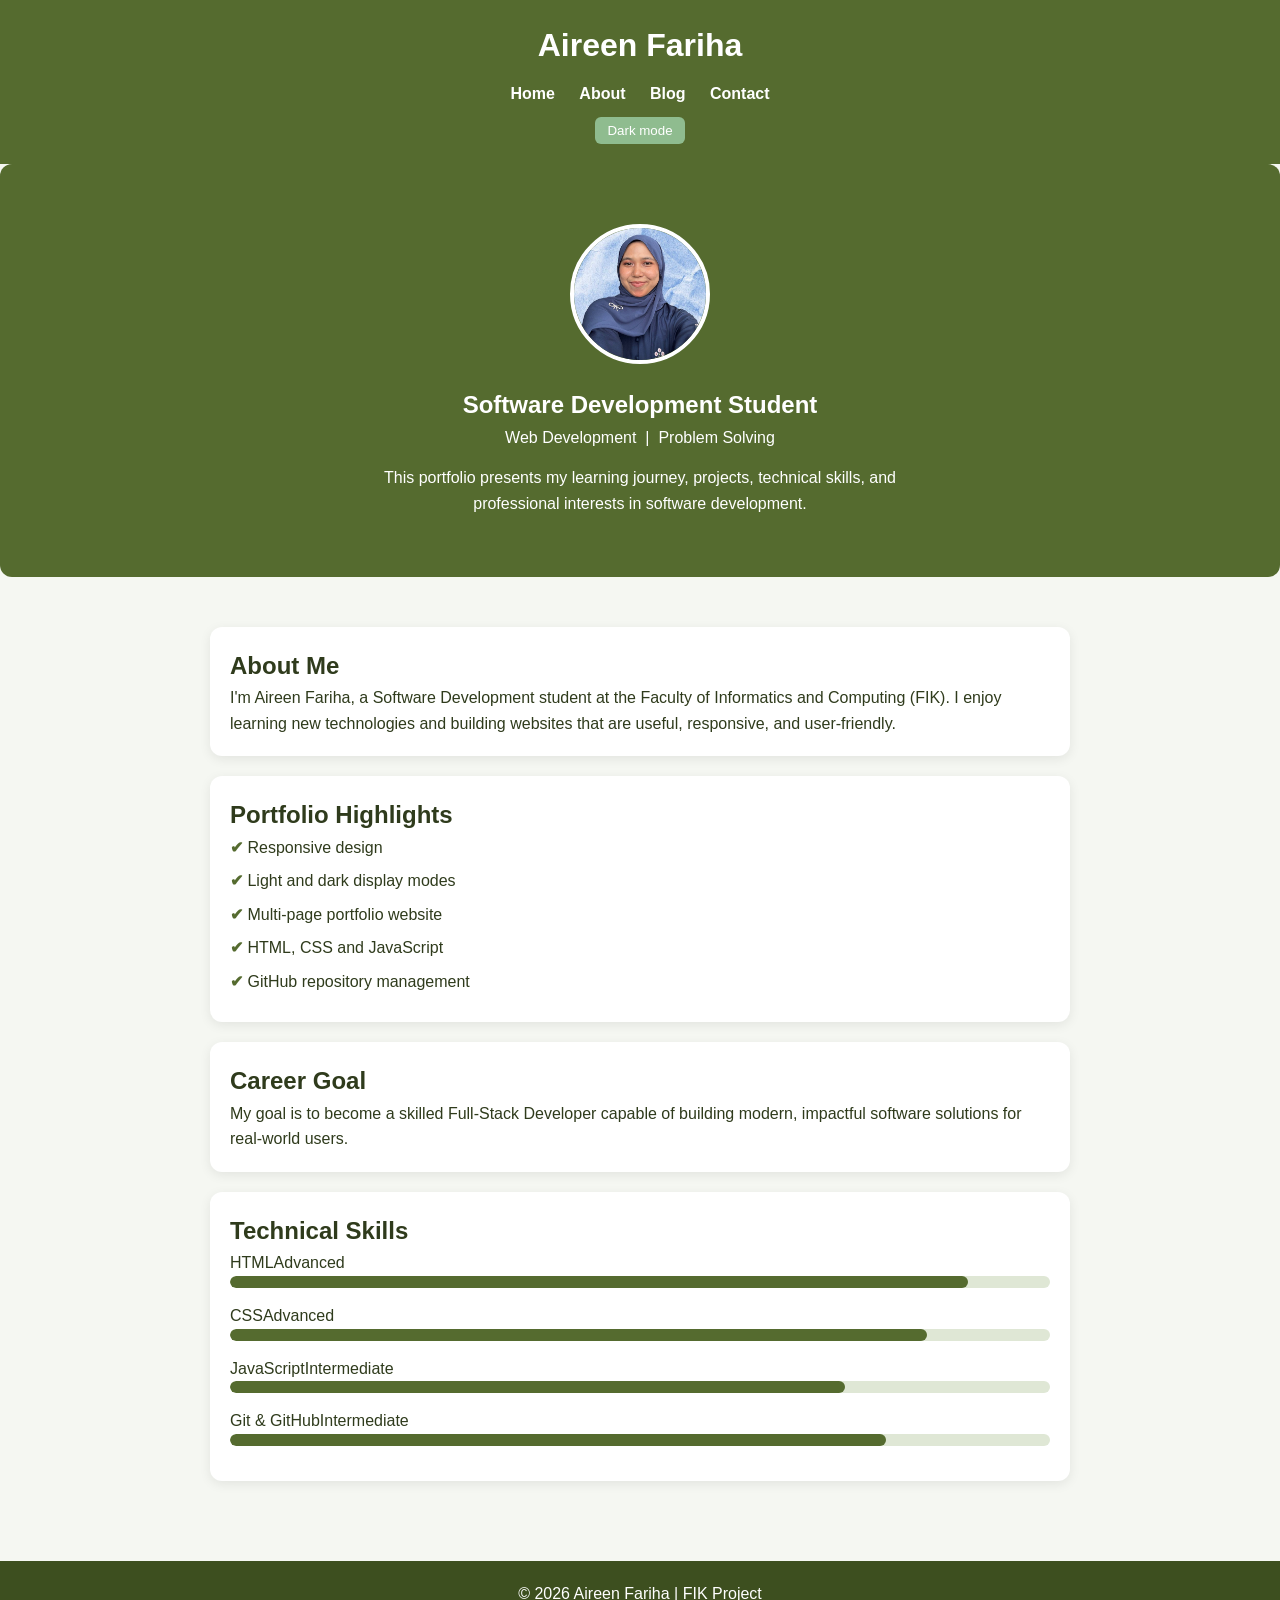
==== commit 00f0eb91: "Update index.html" ====
--- a/index.html
+++ b/index.html
@@ -3,7 +3,7 @@
 <head>
     <meta charset="UTF-8">
     <meta name="viewport" content="width=device-width, initial-scale=1.0">
-    <title>Home | Portfolio</title>
+    <title>Home | Aireen Fariha</title>
     <link rel="stylesheet" href="css/style.css">
 </head>
 <body>
@@ -11,38 +11,35 @@
 <header>
     <h1>Aireen Fariha</h1>
 
-    <nav>
-        <a href="index.html">Home</a>
+    <nav aria-label="Main navigation">
+        <a href="index.html" aria-current="page">Home</a>
         <a href="about.html">About</a>
         <a href="blog.html">Blog</a>
         <a href="contact.html">Contact</a>
     </nav>
 
-    <button id="darkModeBtn">🌙 Dark Mode</button>
+    <button id="darkModeBtn" type="button">Dark mode</button>
 </header>
 
 <section class="hero">
-    <img src="images/profile.jpg" alt="Profile Picture">
+    <img src="images/profile.jpg" alt="Portrait of Aireen Fariha">
 
-    <h2>Welcome to My Portfolio</h2>
+    <h2>Software Development Student</h2>
 
-    <p>
-        Software Development Student • Web Developer • Problem Solver
-    </p>
+    <p>Web Development &nbsp;|&nbsp; Problem Solving</p>
 
     <p class="hero-desc">
-        This portfolio showcases my learning journey, projects,
-        technical skills, and interests in software development.
+        This portfolio presents my learning journey, projects,
+        technical skills, and professional interests in software development.
     </p>
 </section>
 
 <main>
 
     <div class="card">
-        <h2>👋 About Me</h2>
-
+        <h2>About Me</h2>
         <p>
-            Hi! I'm Aireen Fariha, a Software Development student at the
+            I'm Aireen Fariha, a Software Development student at the
             Faculty of Informatics and Computing (FIK).
             I enjoy learning new technologies and building websites
             that are useful, responsive, and user-friendly.
@@ -50,62 +47,54 @@
     </div>
 
     <div class="card">
-        <h2>✨ Portfolio Highlights</h2>
-
+        <h2>Portfolio Highlights</h2>
         <ul class="feature-list">
-            <li>Responsive Design</li>
-            <li>Dark Mode Feature</li>
-            <li>Multi-Page Portfolio Website</li>
-            <li>HTML, CSS & JavaScript</li>
-            <li>GitHub Repository Management</li>
+            <li>Responsive design</li>
+            <li>Light and dark display modes</li>
+            <li>Multi-page portfolio website</li>
+            <li>HTML, CSS and JavaScript</li>
+            <li>GitHub repository management</li>
         </ul>
     </div>
 
     <div class="card">
-        <h2>💻 Skills Preview</h2>
-
-        <p>HTML</p>
-        <div class="progress">
-            <div class="progress-bar html"></div>
-        </div>
-
-        <p>CSS</p>
-        <div class="progress">
-            <div class="progress-bar css"></div>
-        </div>
-
-        <p>JavaScript</p>
-        <div class="progress">
-            <div class="progress-bar js"></div>
-        </div>
-
-        <p>Git & GitHub</p>
-        <div class="progress">
-            <div class="progress-bar git"></div>
-        </div>
+        <h2>Career Goal</h2>
+        <p>
+            My goal is to become a skilled Full-Stack Developer
+            capable of building modern, impactful software
+            solutions for real-world users.
+        </p>
     </div>
 
     <div class="card">
-        <h2>🎯 Career Goal</h2>
+        <h2>Technical Skills</h2>
 
-        <p>
-            My goal is to become a skilled Full-Stack Developer
-            capable of building modern and impactful software
-            solutions for real-world users.
-        </p>
+        <div class="skill-row"><span>HTML</span><span>Advanced</span></div>
+        <div class="progress"><div class="progress-bar html"></div></div>
+
+        <div class="skill-row"><span>CSS</span><span>Advanced</span></div>
+        <div class="progress"><div class="progress-bar css"></div></div>
+
+        <div class="skill-row"><span>JavaScript</span><span>Intermediate</span></div>
+        <div class="progress"><div class="progress-bar js"></div></div>
+
+        <div class="skill-row"><span>Git &amp; GitHub</span><span>Intermediate</span></div>
+        <div class="progress"><div class="progress-bar git"></div></div>
     </div>
 
 </main>
 
 <footer>
-    © 2026 Aireen Fariha | FIK Project
+    &copy; 2026 Aireen Fariha | FIK Project
 </footer>
 
 <script>
-document.getElementById("darkModeBtn").onclick = () => {
-    document.body.classList.toggle("dark-mode");
+const btn = document.getElementById("darkModeBtn");
+btn.onclick = () => {
+    const dark = document.body.classList.toggle("dark-mode");
+    btn.textContent = dark ? "Light mode" : "Dark mode";
 };
 </script>
 
 </body>
-</html>+</html>
--- a/css/style.css
+++ b/css/style.css
@@ -12,6 +12,7 @@
     --green-dark: #3d4f1f;
     --light: #f5f7f2;
     --white: #ffffff;
+    --accent: #b9d48c; /* links in dark mode */
 }
 
 /* ===== BODY ===== */
@@ -19,6 +20,7 @@
     background: var(--light);
     color: #2f3b1c;
     line-height: 1.6;
+    transition: background 0.3s, color 0.3s;
 }
 
 /* ===== HEADER ===== */
@@ -27,6 +29,7 @@
     color: white;
     padding: 20px;
     text-align: center;
+    transition: background 0.3s, color 0.3s;
 }
 
 header h1 {
@@ -62,7 +65,7 @@
     cursor: pointer;
     background: #8FBC8F;
     color: white;
-    transition: 0.3s;
+    transition: 0.3s, background 0.3s, color 0.3s;
 }
 
 button:hover {
@@ -84,6 +87,7 @@
     color: white;
     border-radius: 12px;
     margin-bottom: 30px;
+    transition: background 0.3s, color 0.3s;
 }
 
 .hero img {
@@ -102,7 +106,7 @@
     margin-bottom: 20px;
     border-radius: 12px;
     box-shadow: 0 3px 12px rgba(0,0,0,0.08);
-    transition: 0.3s;
+    transition: 0.3s, background 0.3s, color 0.3s, box-shadow 0.3s;
 }
 
 .card:hover {
@@ -117,7 +121,7 @@
     border-left: 4px solid var(--green);
     background: #f7f9f3;
     border-radius: 12px;
-    transition: 0.3s;
+    transition: 0.3s, background 0.3s, color 0.3s, transform 0.3s;
 }
 
 article.blog-card:hover {
@@ -142,6 +146,7 @@
     background: var(--green-dark);
     color: white;
     margin-top: 40px;
+    transition: background 0.3s, color 0.3s;
 }
 
 /* ===== LINKS ===== */
@@ -156,7 +161,7 @@
 }
 
 body.dark-mode a {
-    color: #b9d48c;
+    color: var(--accent);
 }
 
 /* ===== DARK MODE ===== */
@@ -177,6 +182,14 @@
 
 body.dark-mode footer {
     background: #2f3b1c;
+}
+
+body.dark-mode button {
+    background: #556B2F;
+}
+
+body.dark-mode button:hover {
+    background: #3d4f1f;
 }
 
 /* ===== MOBILE RESPONSIVE ===== */
@@ -220,8 +233,14 @@
     }
 }
 
+@media screen and (max-width: 480px) {
+    .card, article.blog-card {
+        margin: 10px;
+        padding: 10px;
+    }
+}
+
 /* ===== FEATURE LIST ===== */
-
 .feature-list {
     list-style: none;
     padding-left: 0;
@@ -238,7 +257,6 @@
 }
 
 /* ===== PROGRESS BAR ===== */
-
 .progress {
     width: 100%;
     height: 12px;
@@ -246,35 +264,22 @@
     border-radius: 20px;
     overflow: hidden;
     margin-bottom: 15px;
+    transition: background 0.3s;
 }
 
 .progress-bar {
     height: 100%;
     border-radius: 20px;
     background: var(--green);
-}
-
-.html {
-    width: 90%;
-}
-
-.css {
-    width: 85%;
-}
-
-.js {
-    width: 75%;
-}
-
-.git {
-    width: 80%;
-}
+    transition: width 1s ease-in-out, background 0.3s;
+}
+
+.html { width: 90%; }
+.css { width: 85%; }
+.js { width: 75%; }
+.git { width: 80%; }
 
 .hero-desc {
     max-width: 600px;
     margin: 15px auto 0;
-}
-
-body.dark-mode .progress {
-    background: #3a442b;
 }
